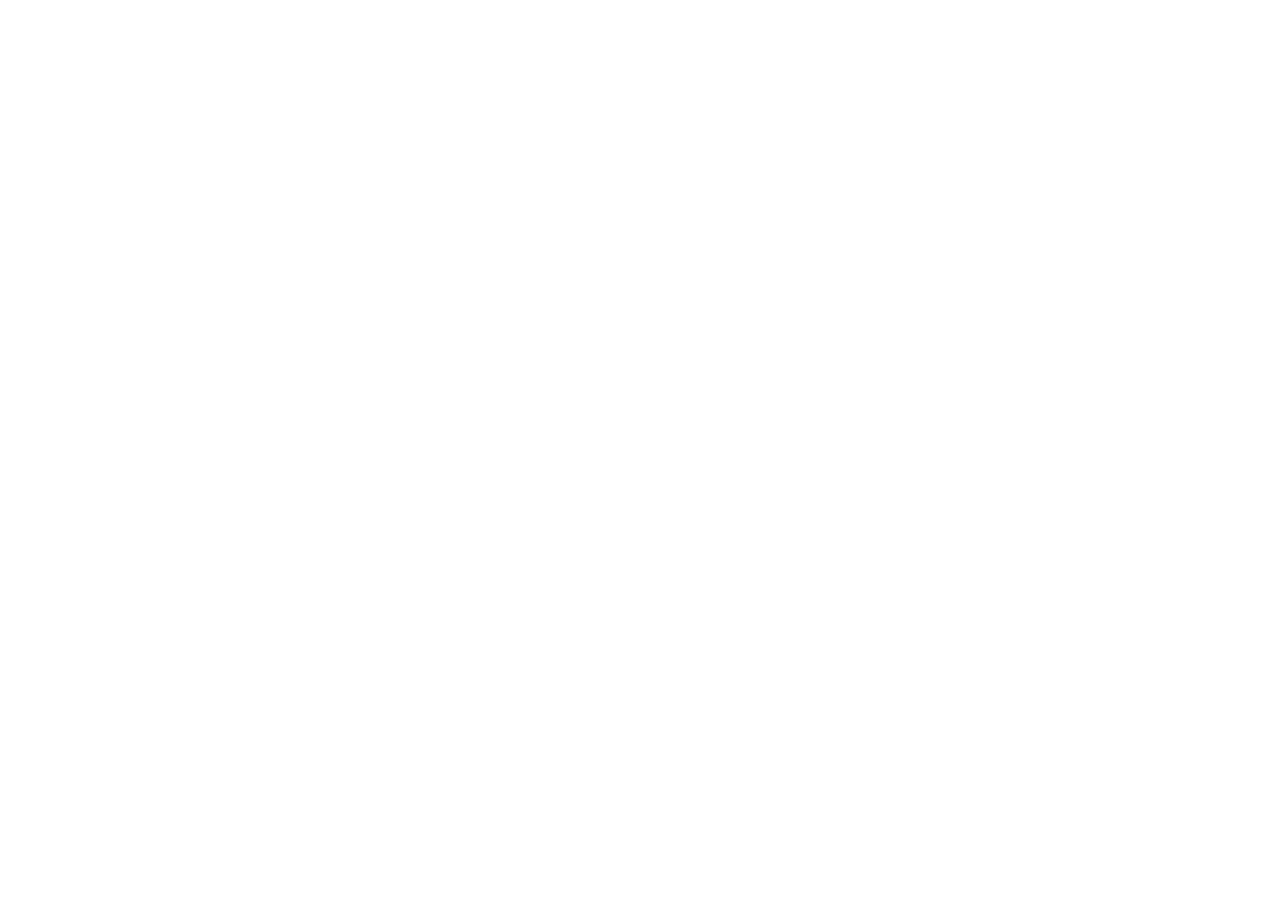
==== index.html @ 64e2107e "chale" ====
<!DOCTYPE html>
<html lang="es">
<head>
    <meta charset="UTF-8">
    <meta name="viewport" content="width=device-width, initial-scale=1.0">
    <meta http-equiv="X-UA-Compatible" content="ie=edge">
    <title>Recetas!</title>


    <!--Estilos-->
    <meta name="viewport" content="width=device-width, initial-scale=1.0">
    <link href="https://fonts.googleapis.com/icon?family=Material+Icons" rel="stylesheet">
    <link rel="stylesheet" href="https://stackpath.bootstrapcdn.com/bootstrap/4.3.1/css/bootstrap.min.css" integrity="sha384-ggOyR0iXCbMQv3Xipma34MD+dH/1fQ784/j6cY/iJTQUOhcWr7x9JvoRxT2MZw1T" crossorigin="anonymous">
    <link href="https://fonts.googleapis.com/css?family=Ubuntu&display=swap" rel="stylesheet">

    <!--JQuery-->
    <script src = "js/lib/jquery.js"></script> <!--jQuery v3.2.1-->

    <!--JS Bootstrap-->
    <script src = "js/lib/bootstrap.min.js"></script>
    <script src = "js/lib/bootstrap.bundle.min.js"></script>
    
    <!--Angular JS-->
    <script src="js/lib/angular.js"></script> <!--AngularJS v1.2.32-->
    <script src = "js/lib/angular-locale_es-es.min.js"></script>
    <script src = "js/lib/angular-routes.js"></script>


    <!--Aplicacion-->
    <script src = "js/app.js"></script>

    <!--Servicios para la aplicacion-->
    <script src = "js/src/service.js"></script>

    <!--Controladores de la aplicacion-->
    <script src = "js/ctrl/allRecetasCtrl.js"></script>
    <script src = "js/ctrl/ingresarCtrl.js"></script>
    <script src = "js/ctrl/misRecetasCtrl.js"></script>

</head>
<!--Llamamos el modulo de la aplicación-->
    <body ng-app = "recetas">
        <section id="main"
        class="container"
        ng-view>
        </section>
    </body>
</html>
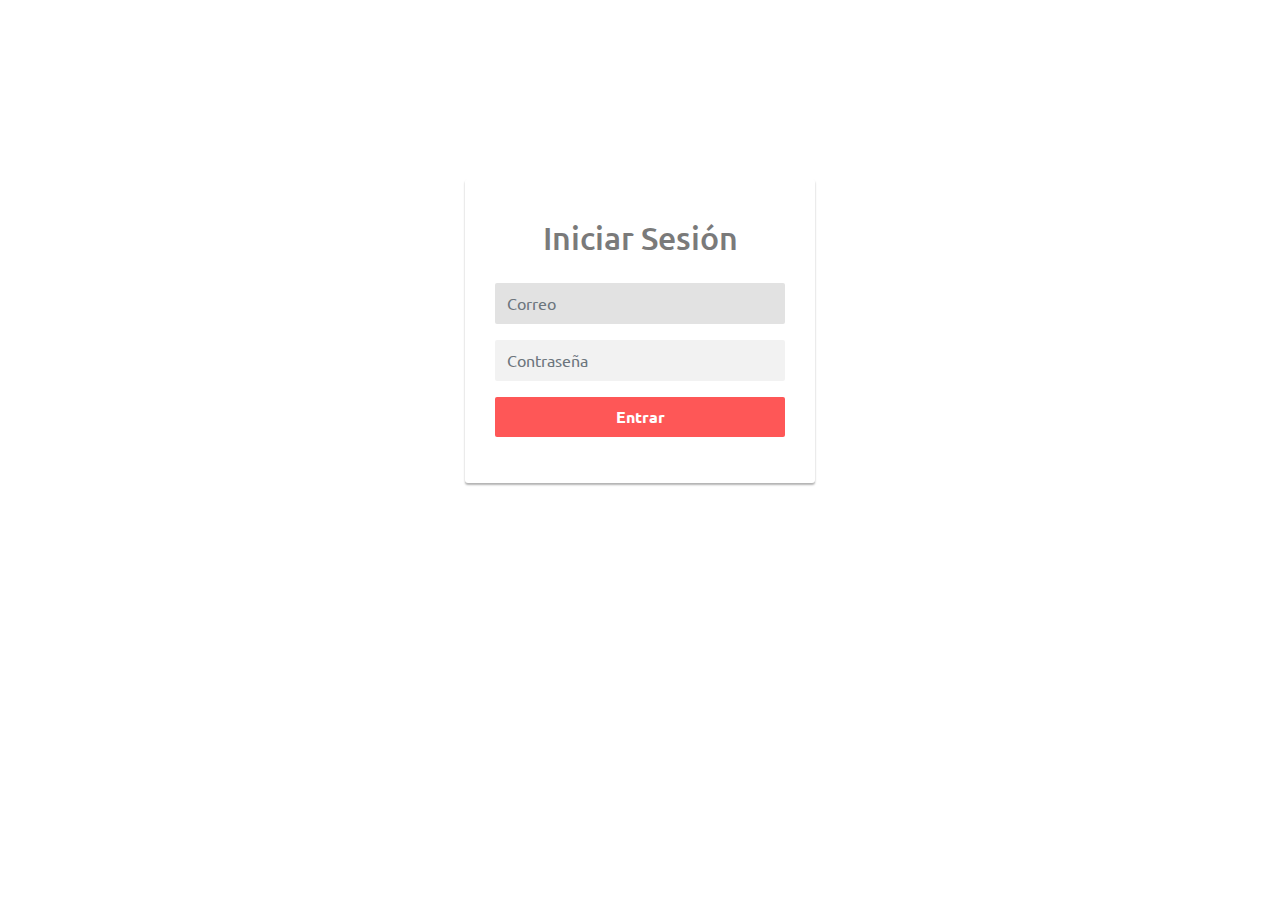
==== commit 9383c177: "jeje" ====
--- a/index.html
+++ b/index.html
@@ -4,7 +4,7 @@
     <meta charset="UTF-8">
     <meta name="viewport" content="width=device-width, initial-scale=1.0">
     <meta http-equiv="X-UA-Compatible" content="ie=edge">
-    <title>Recetas!</title>
+    <title>Ingresa</title>
 
 
     <!--Estilos-->
@@ -33,13 +33,12 @@
     <script src = "js/src/service.js"></script>
 
     <!--Controladores de la aplicacion-->
-    <script src = "js/ctrl/allRecetasCtrl.js"></script>
     <script src = "js/ctrl/ingresarCtrl.js"></script>
-    <script src = "js/ctrl/misRecetasCtrl.js"></script>
+    <script src = "js/ctrl/snakeCtrl.js"></script>
 
 </head>
 <!--Llamamos el modulo de la aplicación-->
-    <body ng-app = "recetas">
+    <body ng-app = "snake">
         <section id="main"
         class="container"
         ng-view>
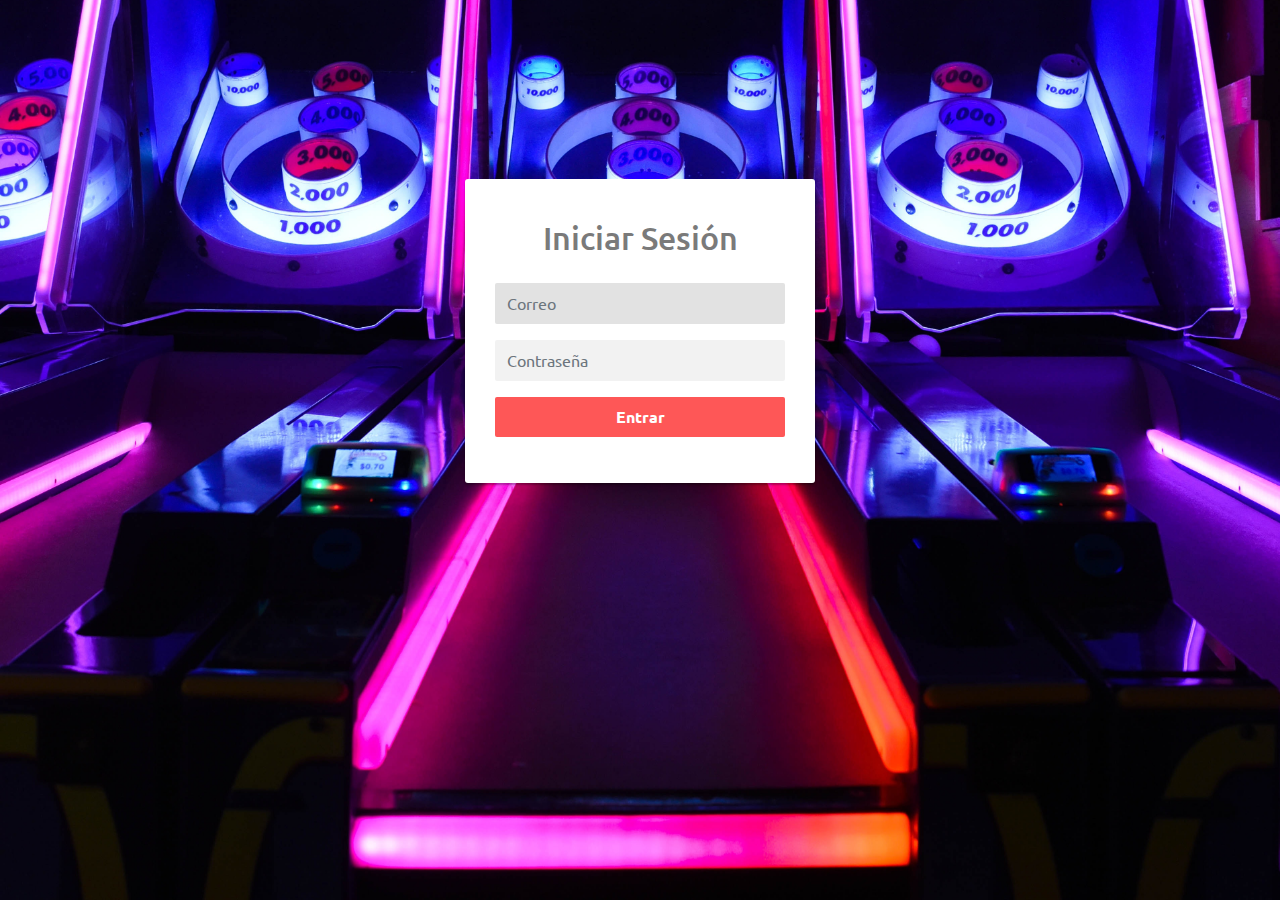
==== commit 9e160f92: "CHALE" ====
--- a/index.html
+++ b/index.html
@@ -29,6 +29,9 @@
     <!--Aplicacion-->
     <script src = "js/app.js"></script>
 
+    <!--Imagenes-->
+    <script src = "img/init1.jpg"></script>
+    
     <!--Servicios para la aplicacion-->
     <script src = "js/src/service.js"></script>
 
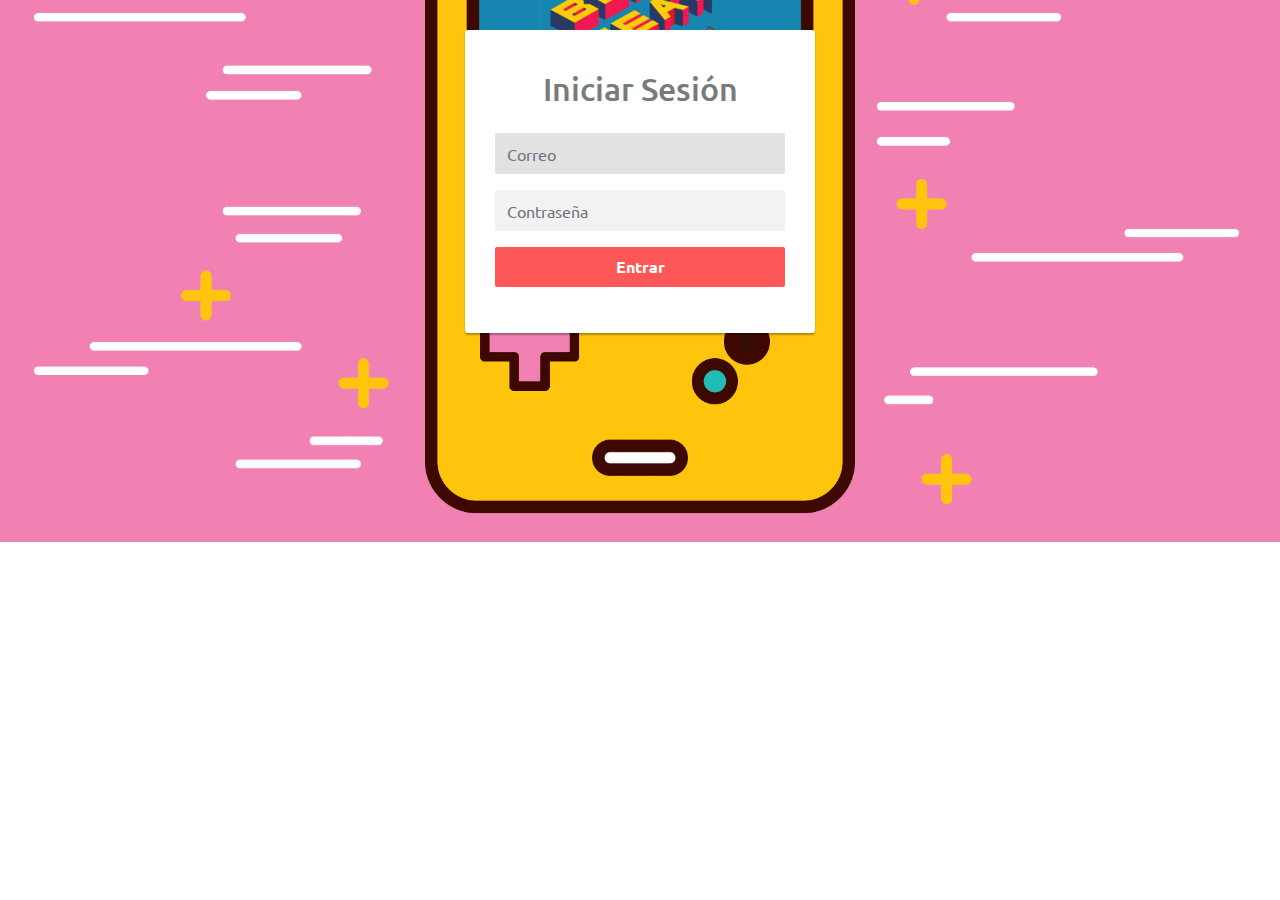
==== commit 8951a1f3: "ya poh vaoh" ====
--- a/index.html
+++ b/index.html
@@ -28,9 +28,6 @@
 
     <!--Aplicacion-->
     <script src = "js/app.js"></script>
-
-    <!--Imagenes-->
-    <script src = "img/init1.jpg"></script>
     
     <!--Servicios para la aplicacion-->
     <script src = "js/src/service.js"></script>
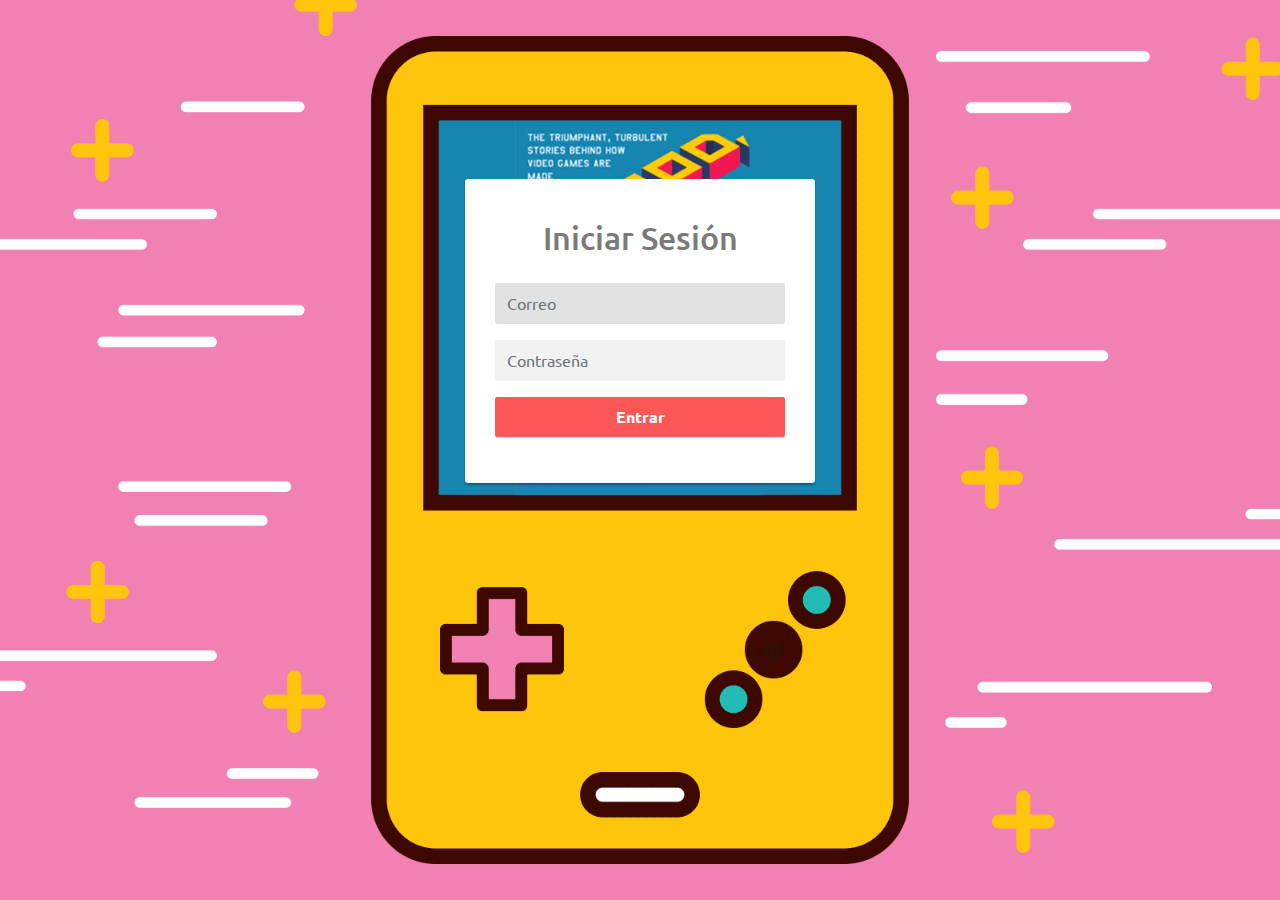
==== commit b36fbb15: "aber" ====
--- a/index.html
+++ b/index.html
@@ -35,6 +35,7 @@
     <!--Controladores de la aplicacion-->
     <script src = "js/ctrl/ingresarCtrl.js"></script>
     <script src = "js/ctrl/snakeCtrl.js"></script>
+    <script src = "js/ctrl/registrarCtrl.js"></script>
 
 </head>
 <!--Llamamos el modulo de la aplicación-->
